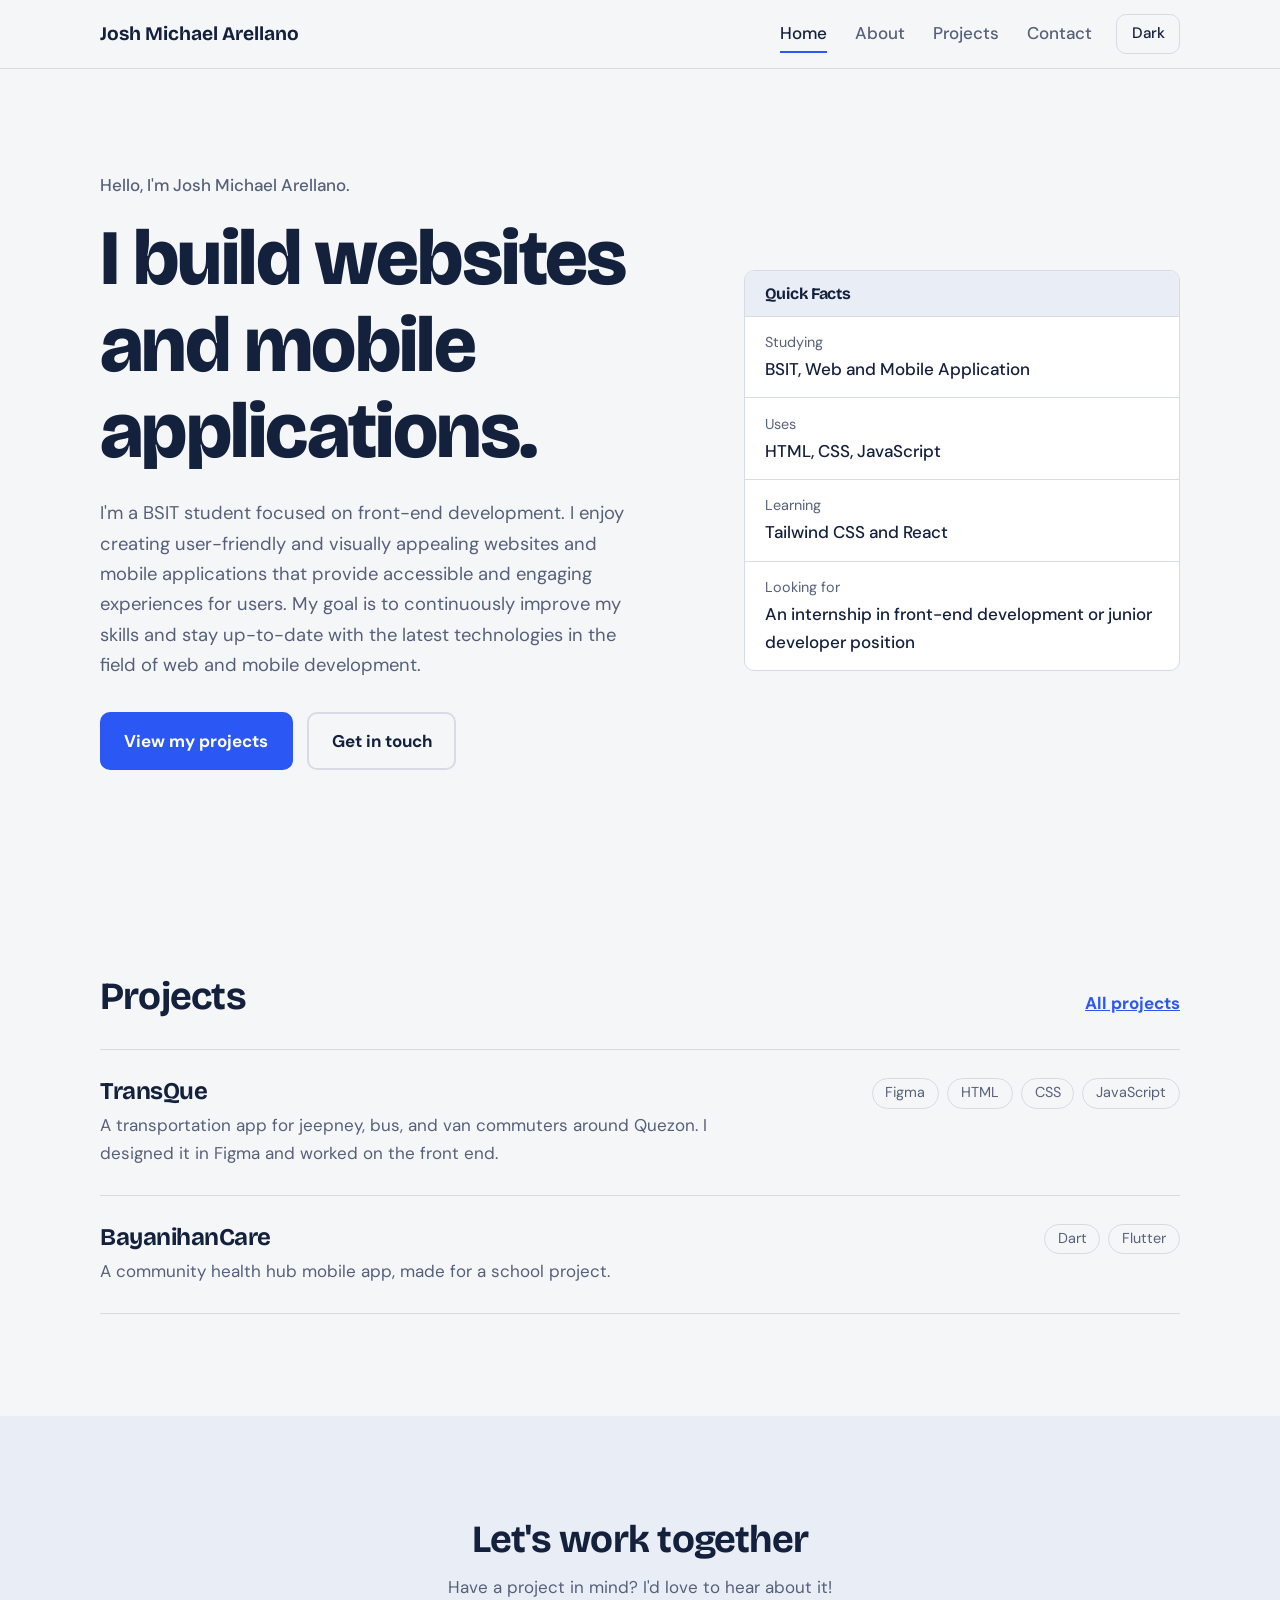
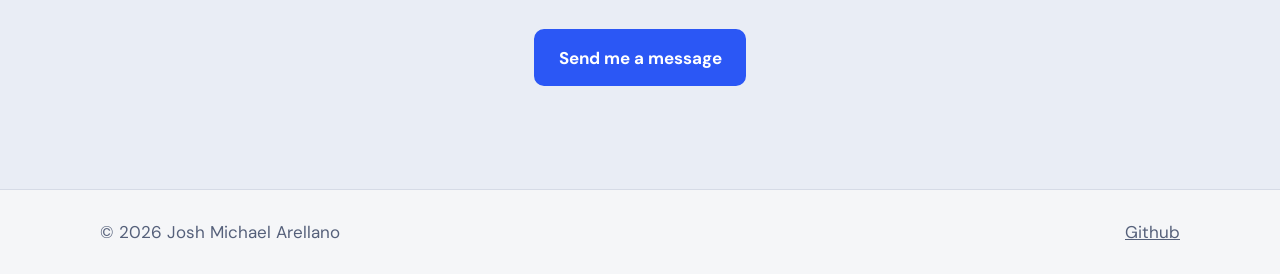
==== index.html @ 4d6c15c2 "Basically i just do the main/index part. I add CSS and JavaScript" ====
<!DOCTYPE html>
<html lang="en">
<head>
    <meta charset="UTF-8">
    <meta name="viewport" content="width=device-width, initial-scale=1.0">
    <title>Josh Michael M. Arellano |  Frontend Developer</title>
    <meta name="description" content="Portfolio of Josh Michael M. Arellano, a BSIT student building websites and mobile applications.">

    <link rel="preconnect" href="https://fonts.googleapis.com">
    <link rel="preconnect" href="https://fonts.gstatic.com" crossorigin>
    <link href="https://fonts.googleapis.com/css2?family=Bricolage+Grotesque:wght@600;700;800&family=DM+Sans:wght@400;500;700&display=swap" rel="stylesheet">
    <link rel="stylesheet" href="css/styles.css">
    <script src="js/script.js" defer></script>

</head>

<body>
    <a class="skip-link" href="#main">Skip to main content</a>

    <!-- Site Header and Navigation -->
    <header class="site-header">
        <div class="container header-inner">
            <a class="brand" href="index.html">Josh Michael Arellano</a>

            <button class="nav-toggle" type="button" aria-expanded="false" aria-controls="site-nav">Menu</button>

            <nav id="site-nav" class="site-nav" aria-label="Main">
                <a href="index.html">Home</a>
                <a href="about.html">About</a>
                <a href="projects.html">Projects</a>
                <a href="contact.html">Contact</a>
            </nav>

            <button class="theme-toggle" type="button" aria-label="Switch to dark theme">Dark</button>
        </div>
    </header>

    <main id="main">

        <!-- Hero Section -->
        <section class="hero">
            <div class="container hero-grid">
                <div class="hero-text">
                    <p class="hero-hello">Hello, I'm Josh Michael Arellano.</p>
                    <h1>I build websites and mobile applications.</h1>
                    <p class="hero-lead">
                        I'm a BSIT student focused on front-end development. I enjoy creating user-friendly and visually
                        appealing websites and mobile applications that provide accessible and engaging experiences for users.
                        My goal is to continuously improve my skills and stay up-to-date with the latest technologies in the field of web and mobile development.
                    </p>

                    <div class="hero-actions">
                        <a class="btn btn-primary" href="projects.html">View my projects</a>
                        <a class="btn btn-ghost" href="contact.html">Get in touch</a>
                    </div>
                </div>

                <aside class="facts" aria-label="Quick facts">
                    <h2 class="facts-title">Quick Facts</h2>
                    <dl>
                        <div>
                            <dt>Studying</dt>
                            <dd>BSIT, Web and Mobile Application</dd>
                        </div>

                        <div>
                            <dt>Uses</dt>
                            <dd>HTML, CSS, JavaScript</dd>
                        </div>

                        <div>
                            <dt>Learning</dt>
                            <dd>Tailwind CSS and React</dd>
                        </div>

                        <div>
                            <dt>Looking for</dt>
                            <dd>An internship in front-end development or junior developer position</dd>
                        </div>
                    </dl>
                </aside>
            </div>
        </section>

        <!-- Featured Projects Section -->
        <section class="section" aria-labelledby="projects-heading">
            <div class="container">
                <div class="section-head">
                    <h2 id="projects-heading">Projects</h2>
                    <a class="text-link" href="projects.html">All projects</a>
                </div>

                <ul class="project-list">
                    <li class="project-row">
                        <div class="project-main">
                            <h3>TransQue</h3>
                            <p>A transportation app for jeepney, bus, and van commuters around Quezon. I designed it in Figma and worked on the front end.</p>
                        </div>
                        <ul class="tags" aria-label="Tools used">
                            <li>Figma</li>
                            <li>HTML</li>
                            <li>CSS</li>
                            <li>JavaScript</li>
                        </ul>
                    </li>

                    <li class="project-row">
                        <div class="project-main">
                            <h3>BayanihanCare</h3>
                            <p>A community health hub mobile app, made for a school project.</p>
                        </div>
                        <ul class="tags" aria-label="Tools used">
                            <li>Dart</li>
                            <li>Flutter</li>
                        </ul>
                    </li>
                </ul>
            </div>
        </section>

        <!-- Closing call to action -->
        <section class="section section-tint">
            <div class="container cta">
                <h2>Let's work together</h2>
                <p>Have a project in mind? I'd love to hear about it!</p>
                <a class="btn btn-primary" href="contact.html">Send me a message</a>
            </div>
        </section>

    </main>

    <footer class="site-footer">
        <div class="container footer-inner">
            <p>&copy; <span id="year">2026</span> Josh Michael Arellano</p>
            <p><a href="https://github.com/Dymon-dev">Github</a></p>
        </div>
    </footer>
</body>
</html>
---- css/styles.css ----
/* ==========================================================
   Josh Arellano | Portfolio
   1. Tokens   2. Base   3. Layout   4. Components   5. Sections
   ========================================================== */

/* 1. Tokens ------------------------------------------------ */
:root {
    --bg: #f5f6f8;
    --surface: #ffffff;
    --tint: #e9edf5;
    --ink: #14213d;
    --muted: #55607a;
    --line: #d6dbe6;
    --accent: #2b57f5;
    --accent-ink: #ffffff;

    --font-display: "Bricolage Grotesque", "Segoe UI", system-ui, sans-serif;
    --font-body: "DM Sans", "Segoe UI", system-ui, sans-serif;

    --radius: 10px;
    --space: clamp(3.5rem, 8vw, 6.5rem);
}

:root[data-theme="dark"] {
    --bg: #0f1626;
    --surface: #17203a;
    --tint: #141c33;
    --ink: #eef1f8;
    --muted: #a3adc6;
    --line: #2a3556;
    --accent: #7c9bff;
    --accent-ink: #0f1626;
}

/* 2. Base -------------------------------------------------- */
*,
*::before,
*::after { box-sizing: border-box; }

html { scroll-behavior: smooth; }

body {
    margin: 0;
    background: var(--bg);
    color: var(--ink);
    font-family: var(--font-body);
    font-size: 1.0625rem;
    line-height: 1.65;
}

h1, h2, h3 {
    font-family: var(--font-display);
    line-height: 1.1;
    margin: 0;
    letter-spacing: -0.02em;
}

p { margin: 0; }
ul { list-style: none; margin: 0; padding: 0; }
a { color: inherit; }

:focus-visible {
    outline: 3px solid var(--accent);
    outline-offset: 3px;
}

.skip-link {
    position: absolute;
    left: 1rem;
    top: -4rem;
    background: var(--accent);
    color: var(--accent-ink);
    padding: 0.6rem 1rem;
    border-radius: var(--radius);
    z-index: 100;
}
.skip-link:focus { top: 1rem; }

/* 3. Layout ------------------------------------------------ */
.container {
    width: min(100% - 2.5rem, 1080px);
    margin-inline: auto;
}

.section { padding-block: var(--space); }
.section-tint { background: var(--tint); }

.section-head {
    display: flex;
    align-items: baseline;
    justify-content: space-between;
    gap: 1rem;
    margin-bottom: 2rem;
}
.section-head h2 { font-size: clamp(1.75rem, 4vw, 2.4rem); }

/* 4. Components -------------------------------------------- */

/* Header */
.site-header {
    position: sticky;
    top: 0;
    z-index: 50;
    background: var(--bg);
    border-bottom: 1px solid var(--line);
}

.header-inner {
    display: flex;
    align-items: center;
    gap: 1.5rem;
    min-height: 4.25rem;
}

.brand {
    font-family: var(--font-display);
    font-weight: 700;
    font-size: 1.2rem;
    text-decoration: none;
    margin-right: auto;
}

.site-nav { display: flex; gap: 1.75rem; }

.site-nav a {
    text-decoration: none;
    color: var(--muted);
    font-weight: 500;
    padding-block: 0.25rem;
    border-bottom: 2px solid transparent;
}
.site-nav a:hover { color: var(--ink); }
.site-nav a[aria-current="page"] {
    color: var(--ink);
    border-bottom-color: var(--accent);
}

.nav-toggle,
.theme-toggle {
    font: inherit;
    font-size: 0.95rem;
    font-weight: 500;
    color: var(--ink);
    background: transparent;
    border: 1px solid var(--line);
    border-radius: var(--radius);
    padding: 0.4rem 0.9rem;
    cursor: pointer;
}
.nav-toggle:hover,
.theme-toggle:hover { border-color: var(--ink); }
.nav-toggle { display: none; }

/* Buttons */
.btn {
    display: inline-block;
    font-weight: 700;
    text-decoration: none;
    padding: 0.8rem 1.4rem;
    border-radius: var(--radius);
    border: 2px solid var(--accent);
}
.btn-primary { background: var(--accent); color: var(--accent-ink); }
.btn-primary:hover { filter: brightness(1.1); }
.btn-ghost { color: var(--ink); border-color: var(--line); }
.btn-ghost:hover { border-color: var(--ink); }

.text-link { font-weight: 700; color: var(--accent); }

/* Tags */
.tags { display: flex; flex-wrap: wrap; gap: 0.5rem; }
.tags li {
    font-size: 0.9rem;
    color: var(--muted);
    border: 1px solid var(--line);
    border-radius: 999px;
    padding: 0.15rem 0.8rem;
}

/* 5. Sections ---------------------------------------------- */

/* Hero */
.hero { padding-block: var(--space); }

.hero-grid {
    display: grid;
    grid-template-columns: 1.3fr 1fr;
    gap: clamp(2rem, 6vw, 5rem);
    align-items: center;
}

.hero-hello { color: var(--muted); font-weight: 500; margin-bottom: 1rem; }

.hero h1 {
    font-size: clamp(2.6rem, 7vw, 4.9rem);
    font-weight: 800;
    margin-bottom: 1.5rem;
}

.hero-lead { max-width: 34rem; color: var(--muted); font-size: 1.15rem; }

.hero-actions { display: flex; flex-wrap: wrap; gap: 0.9rem; margin-top: 2rem; }

/* Quick facts panel */
.facts {
    background: var(--surface);
    border: 1px solid var(--line);
    border-radius: var(--radius);
    overflow: hidden;
}

.facts-title {
    font-size: 1rem;
    padding: 0.85rem 1.25rem;
    border-bottom: 1px solid var(--line);
    background: var(--tint);
}

.facts dl { margin: 0; }
.facts dl > div { padding: 0.9rem 1.25rem; border-bottom: 1px solid var(--line); }
.facts dl > div:last-child { border-bottom: 0; }
.facts dt { font-size: 0.9rem; color: var(--muted); }
.facts dd { margin: 0; font-weight: 500; }

/* Project list */
.project-list { border-top: 1px solid var(--line); }

.project-row {
    display: grid;
    grid-template-columns: 1fr auto;
    gap: 1.5rem;
    align-items: start;
    padding-block: 1.75rem;
    border-bottom: 1px solid var(--line);
}
.project-main h3 { font-size: 1.5rem; margin-bottom: 0.4rem; }
.project-main p { color: var(--muted); max-width: 38rem; }

/* Call to action */
.cta { text-align: center; }
.cta h2 { font-size: clamp(1.75rem, 4vw, 2.4rem); margin-bottom: 0.75rem; }
.cta p { color: var(--muted); margin-bottom: 1.75rem; }

/* Footer */
.site-footer { border-top: 1px solid var(--line); padding-block: 1.75rem; color: var(--muted); }
.footer-inner { display: flex; flex-wrap: wrap; justify-content: space-between; gap: 0.75rem; }

/* Responsive ----------------------------------------------- */
@media (max-width: 760px) {
    .nav-toggle { display: inline-block; }

    .site-nav {
        display: none;
        position: absolute;
        top: 100%;
        left: 0;
        right: 0;
        flex-direction: column;
        gap: 0;
        background: var(--bg);
        border-bottom: 1px solid var(--line);
        padding: 0.5rem 1.25rem 1rem;
    }
    .site-nav.is-open { display: flex; }
    .site-nav a { padding-block: 0.75rem; border-bottom: 0; }

    .hero-grid { grid-template-columns: 1fr; }
    .project-row { grid-template-columns: 1fr; gap: 1rem; }
}

@media (prefers-reduced-motion: reduce) {
    html { scroll-behavior: auto; }
}
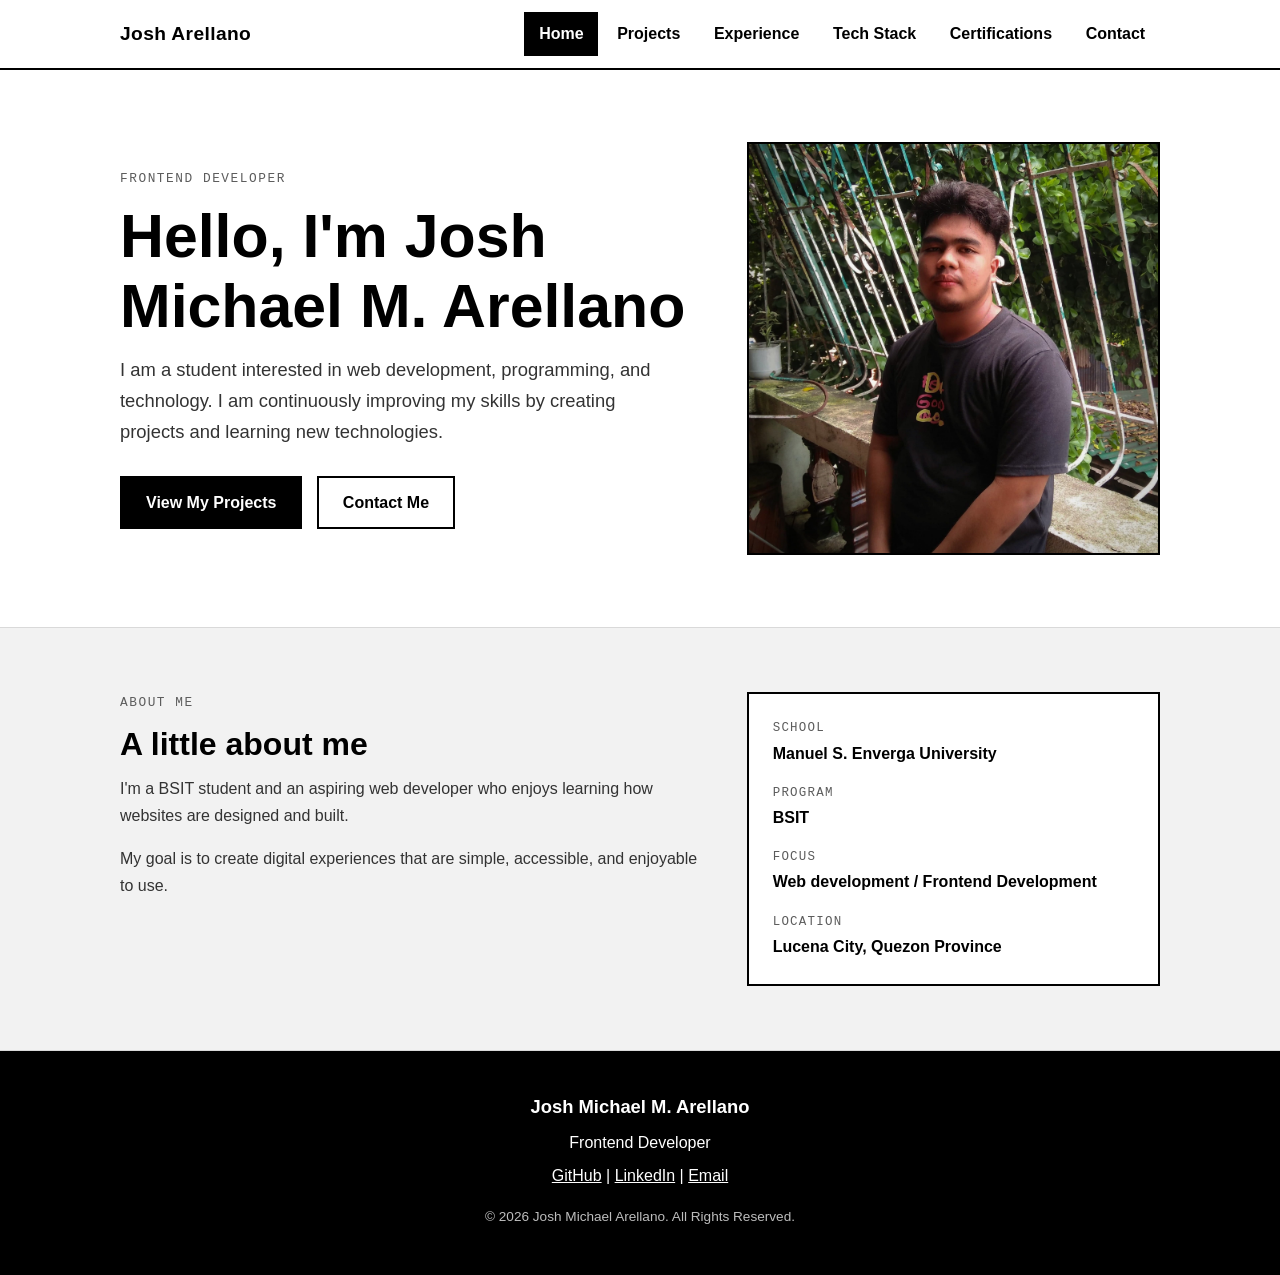
==== commit fdf9a2d5: "rebuild portfolio with six pages and certifications" ====
--- a/index.html
+++ b/index.html
@@ -3,35 +3,29 @@
 <head>
     <meta charset="UTF-8">
     <meta name="viewport" content="width=device-width, initial-scale=1.0">
-    <title>Josh Michael M. Arellano |  Frontend Developer</title>
-    <meta name="description" content="Portfolio of Josh Michael M. Arellano, a BSIT student building websites and mobile applications.">
+    <title>Josh Michael Arellano | Student Developer</title>
+    <meta name="description" content="Personal portfolio of Josh Michael Arellano, a student developer.">
+    <link rel="stylesheet" href="styles.css">
+    <script src="script.js" defer></script>
+</head>
+<body>
+    <a class="skip-link" href="#main">Skip to content</a>
 
-    <link rel="preconnect" href="https://fonts.googleapis.com">
-    <link rel="preconnect" href="https://fonts.gstatic.com" crossorigin>
-    <link href="https://fonts.googleapis.com/css2?family=Bricolage+Grotesque:wght@600;700;800&family=DM+Sans:wght@400;500;700&display=swap" rel="stylesheet">
-    <link rel="stylesheet" href="css/styles.css">
-    <script src="js/script.js" defer></script>
-
-</head>
-
-<body>
-    <a class="skip-link" href="#main">Skip to main content</a>
-
-    <!-- Site Header and Navigation -->
+    <!-- Header and Navigation -->
     <header class="site-header">
         <div class="container header-inner">
-            <a class="brand" href="index.html">Josh Michael Arellano</a>
+            <a class="brand" href="index.html">Josh Arellano</a>
 
-            <button class="nav-toggle" type="button" aria-expanded="false" aria-controls="site-nav">Menu</button>
+            <button class="nav-toggle" id="nav-toggle" type="button" aria-expanded="false" aria-controls="site-nav">Menu</button>
 
-            <nav id="site-nav" class="site-nav" aria-label="Main">
+            <nav class="site-nav" id="site-nav" aria-label="Main navigation">
                 <a href="index.html">Home</a>
-                <a href="about.html">About</a>
                 <a href="projects.html">Projects</a>
+                <a href="experience.html">Experience</a>
+                <a href="techstack.html">Tech Stack</a>
+                <a href="certifications.html">Certifications</a>
                 <a href="contact.html">Contact</a>
             </nav>
-
-            <button class="theme-toggle" type="button" aria-label="Switch to dark theme">Dark</button>
         </div>
     </header>
 
@@ -41,99 +35,72 @@
         <section class="hero">
             <div class="container hero-grid">
                 <div class="hero-text">
-                    <p class="hero-hello">Hello, I'm Josh Michael Arellano.</p>
-                    <h1>I build websites and mobile applications.</h1>
-                    <p class="hero-lead">
-                        I'm a BSIT student focused on front-end development. I enjoy creating user-friendly and visually
-                        appealing websites and mobile applications that provide accessible and engaging experiences for users.
-                        My goal is to continuously improve my skills and stay up-to-date with the latest technologies in the field of web and mobile development.
+
+                    <p class="eyebrow">Frontend Developer</p>
+
+                    <h1>Hello, I'm Josh Michael M. Arellano</h1>
+                    <p class="lead">
+                        I am a student interested in web development, programming, and
+                        technology. I am continuously improving my skills by creating
+                        projects and learning new technologies.
                     </p>
-
-                    <div class="hero-actions">
-                        <a class="btn btn-primary" href="projects.html">View my projects</a>
-                        <a class="btn btn-ghost" href="contact.html">Get in touch</a>
+                    <div class="button-row">
+                        <a class="btn btn-dark" href="projects.html">View My Projects</a>
+                        <a class="btn btn-light" href="contact.html">Contact Me</a>
                     </div>
                 </div>
 
-                <aside class="facts" aria-label="Quick facts">
-                    <h2 class="facts-title">Quick Facts</h2>
-                    <dl>
-                        <div>
-                            <dt>Studying</dt>
-                            <dd>BSIT, Web and Mobile Application</dd>
-                        </div>
-
-                        <div>
-                            <dt>Uses</dt>
-                            <dd>HTML, CSS, JavaScript</dd>
-                        </div>
-
-                        <div>
-                            <dt>Learning</dt>
-                            <dd>Tailwind CSS and React</dd>
-                        </div>
-
-                        <div>
-                            <dt>Looking for</dt>
-                            <dd>An internship in front-end development or junior developer position</dd>
-                        </div>
-                    </dl>
-                </aside>
+                <div class="image-box square">
+                    <img src="assests/images/profile.jpg" alt="Photo of Josh Michael Arellano">
+                </div>
             </div>
         </section>
 
-        <!-- Featured Projects Section -->
-        <section class="section" aria-labelledby="projects-heading">
-            <div class="container">
-                <div class="section-head">
-                    <h2 id="projects-heading">Projects</h2>
-                    <a class="text-link" href="projects.html">All projects</a>
+        <!-- About Me -->
+        <section class="section section-alt" aria-labelledby="about-heading">
+            <div class="container about-grid">
+                <div>
+                    <p class="eyebrow">About me</p>
+                    <h2 id="about-heading">A little about me</h2>
+                    <p>
+                        I'm a BSIT student and an aspiring web developer who enjoys learning
+                        how websites are designed and built.
+                    </p>
+                    <p>
+                        My goal is to create digital experiences that are simple,
+                        accessible, and enjoyable to use.
+                    </p>
                 </div>
 
-                <ul class="project-list">
-                    <li class="project-row">
-                        <div class="project-main">
-                            <h3>TransQue</h3>
-                            <p>A transportation app for jeepney, bus, and van commuters around Quezon. I designed it in Figma and worked on the front end.</p>
-                        </div>
-                        <ul class="tags" aria-label="Tools used">
-                            <li>Figma</li>
-                            <li>HTML</li>
-                            <li>CSS</li>
-                            <li>JavaScript</li>
-                        </ul>
-                    </li>
-
-                    <li class="project-row">
-                        <div class="project-main">
-                            <h3>BayanihanCare</h3>
-                            <p>A community health hub mobile app, made for a school project.</p>
-                        </div>
-                        <ul class="tags" aria-label="Tools used">
-                            <li>Dart</li>
-                            <li>Flutter</li>
-                        </ul>
-                    </li>
-                </ul>
-            </div>
-        </section>
-
-        <!-- Closing call to action -->
-        <section class="section section-tint">
-            <div class="container cta">
-                <h2>Let's work together</h2>
-                <p>Have a project in mind? I'd love to hear about it!</p>
-                <a class="btn btn-primary" href="contact.html">Send me a message</a>
+                <div class="card facts">
+                    <dl>
+                        <dt>School</dt>
+                        <dd>Manuel S. Enverga University</dd>
+                        <dt>Program</dt>
+                        <dd>BSIT</dd>
+                        <dt>Focus</dt>
+                        <dd>Web development / Frontend Development</dd>
+                        <dt>Location</dt>
+                        <dd>Lucena City, Quezon Province</dd>
+                    </dl>
+                </div>
             </div>
         </section>
 
     </main>
 
+    <!-- Footer -->
     <footer class="site-footer">
-        <div class="container footer-inner">
-            <p>&copy; <span id="year">2026</span> Josh Michael Arellano</p>
-            <p><a href="https://github.com/Dymon-dev">Github</a></p>
+        <div class="container">
+            <p class="footer-name">Josh Michael M. Arellano</p>
+            <p>Frontend Developer</p>
+            <p class="footer-links">
+                <a href="https://github.com/Dymon-dev">GitHub</a> |
+                <a href="#">LinkedIn</a> |
+                <a href="contact.html">Email</a>
+            </p>
+            <p class="footer-copy">&copy; 2026 Josh Michael Arellano. All Rights Reserved.</p>
         </div>
     </footer>
 </body>
-</html>+</html>
--- a/styles.css
+++ b/styles.css
@@ -0,0 +1,661 @@
+/* ==========================================================
+   styles.css - used by every page
+   Sections:
+   1. Variables   2. Base   3. Layout   4. Navigation
+   5. Buttons     6. Hero   7. Cards    8. Projects
+   9. Timeline   10. Tech Stack   11. Certifications
+   12. Contact   13. Footer   14. Responsive Design
+   ========================================================== */
+
+
+/* ---------- 1. Variables (change colors and fonts here) ---------- */
+:root {
+    --black: #000000;
+    --white: #ffffff;
+    --dark-gray: #333333;
+    --gray: #5c5c5c;
+    --light-gray: #f2f2f2;
+    --line: #d9d9d9;
+
+    --font-body: "Segoe UI", Arial, Helvetica, sans-serif;
+    --font-mono: Consolas, "Courier New", monospace;
+}
+
+
+/* ---------- 2. Base ---------- */
+* {
+    box-sizing: border-box;
+}
+
+html {
+    scroll-behavior: smooth;
+}
+
+body {
+    margin: 0;
+    font-family: var(--font-body);
+    font-size: 1rem;
+    line-height: 1.7;
+    color: var(--dark-gray);
+    background: var(--white);
+}
+
+h1, h2, h3 {
+    margin: 0 0 0.75rem;
+    color: var(--black);
+    line-height: 1.15;
+}
+
+h1 { font-size: clamp(2.2rem, 6vw, 3.8rem); }
+h2 { font-size: clamp(1.5rem, 3.5vw, 2rem); }
+h3 { font-size: 1.15rem; }
+
+p { margin: 0 0 1rem; }
+
+ul {
+    margin: 0;
+    padding: 0;
+    list-style: none;
+}
+
+img {
+    max-width: 100%;
+    display: block;
+}
+
+a {
+    color: var(--black);
+}
+
+/* Visible outline when using the keyboard */
+a:focus-visible,
+button:focus-visible,
+input:focus-visible,
+textarea:focus-visible {
+    outline: 3px solid var(--black);
+    outline-offset: 3px;
+}
+
+/* Skip link: hidden until focused with the keyboard */
+.skip-link {
+    position: absolute;
+    left: 1rem;
+    top: -4rem;
+    padding: 0.6rem 1rem;
+    background: var(--black);
+    color: var(--white);
+    z-index: 100;
+}
+
+.skip-link:focus {
+    top: 1rem;
+}
+
+
+/* ---------- 3. Layout ---------- */
+.container {
+    width: min(100% - 2.5rem, 1040px);
+    margin-inline: auto;
+}
+
+.section {
+    padding: 4rem 0;
+}
+
+.section-alt {
+    background: var(--light-gray);
+    border-top: 1px solid var(--line);
+    border-bottom: 1px solid var(--line);
+}
+
+/* Small uppercase label above headings */
+.eyebrow {
+    margin-bottom: 0.75rem;
+    font-family: var(--font-mono);
+    font-size: 0.8rem;
+    letter-spacing: 0.12em;
+    text-transform: uppercase;
+    color: var(--gray);
+}
+
+.lead {
+    max-width: 34rem;
+    font-size: 1.15rem;
+}
+
+.note {
+    color: var(--gray);
+}
+
+/* Heading area at the top of every page except Home */
+.page-head {
+    padding: 4rem 0 2.5rem;
+    border-bottom: 2px solid var(--black);
+}
+
+.page-head p:last-child {
+    max-width: 38rem;
+    margin-bottom: 0;
+    color: var(--gray);
+}
+
+
+/* ---------- 4. Navigation ---------- */
+.site-header {
+    position: sticky;
+    top: 0;
+    z-index: 50;
+    background: var(--white);
+    border-bottom: 2px solid var(--black);
+}
+
+.header-inner {
+    display: flex;
+    align-items: center;
+    justify-content: space-between;
+    gap: 1rem;
+    min-height: 4.25rem;
+}
+
+.brand {
+    font-size: 1.2rem;
+    font-weight: 800;
+    letter-spacing: 0.02em;
+    text-decoration: none;
+}
+
+.site-nav {
+    display: flex;
+    gap: 0.25rem;
+}
+
+.site-nav a {
+    padding: 0.4rem 0.8rem;
+    font-weight: 600;
+    text-decoration: none;
+    border: 2px solid transparent;
+    transition: border-color 0.2s, background 0.2s, color 0.2s;
+}
+
+.site-nav a:hover {
+    border-color: var(--black);
+}
+
+/* The "active" class is added by script.js */
+.site-nav a.active {
+    background: var(--black);
+    color: var(--white);
+}
+
+/* Hamburger button (hidden on large screens) */
+.nav-toggle {
+    display: none;
+    padding: 0.4rem 0.9rem;
+    font: inherit;
+    font-weight: 700;
+    color: var(--black);
+    background: var(--white);
+    border: 2px solid var(--black);
+    cursor: pointer;
+}
+
+
+/* ---------- 5. Buttons ---------- */
+.button-row {
+    display: flex;
+    flex-wrap: wrap;
+    gap: 0.9rem;
+    margin-top: 1.75rem;
+}
+
+.btn {
+    display: inline-block;
+    padding: 0.7rem 1.5rem;
+    font: inherit;
+    font-weight: 700;
+    text-decoration: none;
+    border: 2px solid var(--black);
+    cursor: pointer;
+    transition: background 0.2s, color 0.2s;
+}
+
+.btn-dark {
+    background: var(--black);
+    color: var(--white);
+}
+
+.btn-dark:hover {
+    background: var(--white);
+    color: var(--black);
+}
+
+.btn-light {
+    background: var(--white);
+    color: var(--black);
+}
+
+.btn-light:hover {
+    background: var(--black);
+    color: var(--white);
+}
+
+
+/* ---------- 6. Hero Section (Home page) ---------- */
+.hero {
+    padding: 4.5rem 0;
+}
+
+.hero-grid {
+    display: grid;
+    grid-template-columns: 1.4fr 1fr;
+    gap: 3rem;
+    align-items: center;
+}
+
+/* Gray box that stands in for an image. Put an <img> inside to replace it. */
+.image-box {
+    display: flex;
+    align-items: center;
+    justify-content: center;
+    padding: 0;
+    overflow: hidden;
+    text-align: center;
+    font-family: var(--font-mono);
+    font-size: 0.85rem;
+    color: var(--gray);
+    background: var(--light-gray);
+    border: 2px solid var(--black);
+}
+
+.image-box img {
+    width: 100%;
+    height: 100%;
+    object-fit: cover;
+}
+
+.image-box.square { aspect-ratio: 1 / 1; }
+.image-box.wide   { aspect-ratio: 16 / 9; margin-bottom: 1.25rem; }
+
+/* About section on the Home page */
+.about-grid {
+    display: grid;
+    grid-template-columns: 1.4fr 1fr;
+    gap: 3rem;
+    align-items: start;
+}
+
+.facts dl,
+.contact-info dl {
+    margin: 0;
+}
+
+.facts dt,
+.contact-info dt {
+    font-family: var(--font-mono);
+    font-size: 0.78rem;
+    letter-spacing: 0.1em;
+    text-transform: uppercase;
+    color: var(--gray);
+}
+
+.facts dd,
+.contact-info dd {
+    margin: 0 0 1rem;
+    font-weight: 600;
+    color: var(--black);
+}
+
+.facts dd:last-child,
+.contact-info dd:last-child {
+    margin-bottom: 0;
+}
+
+
+/* ---------- 7. Cards (shared by several pages) ---------- */
+.card {
+    padding: 1.5rem;
+    background: var(--white);
+    border: 2px solid var(--black);
+    transition: transform 0.2s, box-shadow 0.2s;
+}
+
+.card:hover {
+    transform: translate(-3px, -3px);
+    box-shadow: 6px 6px 0 var(--black);
+}
+
+.card-grid {
+    display: grid;
+    grid-template-columns: repeat(auto-fit, minmax(290px, 1fr));
+    gap: 2rem;
+}
+
+/* Small outlined labels (technologies, skills) */
+.tags {
+    display: flex;
+    flex-wrap: wrap;
+    gap: 0.5rem;
+    margin-bottom: 1rem;
+}
+
+.tags li {
+    padding: 0.1rem 0.7rem;
+    font-family: var(--font-mono);
+    font-size: 0.82rem;
+    color: var(--black);
+    border: 1px solid var(--black);
+}
+
+
+/* ---------- 8. Projects ---------- */
+.project-card {
+    display: flex;
+    flex-direction: column;
+}
+
+.project-card .btn {
+    align-self: flex-start;
+    margin-top: auto;
+}
+
+.project-card .image-box img {
+    object-fit: contain;
+}
+
+/* Small heading used inside cards */
+.mini-title {
+    margin: 0.5rem 0 0.4rem;
+    font-family: var(--font-mono);
+    font-size: 0.78rem;
+    letter-spacing: 0.1em;
+    text-transform: uppercase;
+    color: var(--gray);
+}
+
+.feature-list {
+    margin-bottom: 1rem;
+}
+
+.feature-list li {
+    position: relative;
+    padding-left: 1.1rem;
+}
+
+.feature-list li::before {
+    content: "";
+    position: absolute;
+    left: 0;
+    top: 0.65em;
+    width: 6px;
+    height: 6px;
+    background: var(--black);
+}
+
+
+/* ---------- 9. Timeline (Experience page) ---------- */
+.timeline {
+    margin-left: 0.5rem;
+    padding-left: 2rem;
+    border-left: 2px solid var(--black);
+}
+
+.timeline-item {
+    position: relative;
+    padding-bottom: 2.5rem;
+}
+
+.timeline-item:last-child {
+    padding-bottom: 0;
+}
+
+/* Small black square on the line */
+.timeline-item::before {
+    content: "";
+    position: absolute;
+    left: calc(-2rem - 8px);
+    top: 0.35rem;
+    width: 14px;
+    height: 14px;
+    background: var(--black);
+}
+
+.timeline-date {
+    margin-bottom: 0.25rem;
+    font-family: var(--font-mono);
+    font-weight: 700;
+    color: var(--black);
+}
+
+.timeline-org {
+    color: var(--gray);
+    font-weight: 600;
+}
+
+
+/* ---------- 10. Tech Stack ---------- */
+.tech-grid {
+    display: grid;
+    grid-template-columns: repeat(auto-fit, minmax(210px, 1fr));
+    gap: 1.5rem;
+    margin-top: 1.5rem;
+}
+
+.tech-icon {
+    display: flex;
+    align-items: center;
+    justify-content: center;
+    width: fit-content;
+    height: 3.25rem;
+    margin-bottom: 1rem;
+    padding: 0 0.7rem;
+    font-family: var(--font-mono);
+    font-weight: 700;
+    font-size: 0.95rem;
+    color: var(--white);
+    background: var(--black);
+}
+
+.tech-card p {
+    margin-bottom: 0;
+    color: var(--gray);
+}
+
+
+/* ---------- 11. Certifications ---------- */
+.cert-card {
+    display: flex;
+    flex-direction: column;
+}
+
+.cert-card .btn {
+    align-self: flex-start;
+    margin-top: auto;
+}
+
+.cert-meta {
+    margin-bottom: 0.25rem;
+    font-family: var(--font-mono);
+    font-size: 0.85rem;
+    color: var(--gray);
+}
+
+.empty-note {
+    padding: 2rem;
+    text-align: center;
+    font-weight: 600;
+    border: 2px dashed var(--black);
+}
+
+.cert-card .image-box {
+    aspect-ratio: 11 / 8.5;
+}
+
+.cert-card .image-box img {
+    object-fit: contain;
+}
+
+.cert-grid {
+    grid-template-columns: repeat(2, minmax(0, 1fr));
+}
+
+@media (max-width: 640px) {
+    .cert-grid {
+        grid-template-columns: 1fr;
+    }
+}
+
+
+/* ---------- 12. Contact ---------- */
+.contact-grid {
+    display: grid;
+    grid-template-columns: 1fr 1.4fr;
+    gap: 3rem;
+    align-items: start;
+}
+
+.contact-info:hover {
+    transform: none;
+    box-shadow: none;
+}
+
+.contact-form label {
+    display: block;
+    margin: 1rem 0 0.35rem;
+    font-weight: 700;
+    color: var(--black);
+}
+
+.contact-form input,
+.contact-form textarea {
+    width: 100%;
+    padding: 0.7rem 0.8rem;
+    font: inherit;
+    color: var(--black);
+    background: var(--white);
+    border: 2px solid var(--black);
+}
+
+.contact-form textarea {
+    resize: vertical;
+}
+
+.contact-form .btn {
+    margin-top: 1.5rem;
+}
+
+/* Message shown by script.js after the form is submitted */
+.form-message {
+    display: none;
+    margin: 1.25rem 0 0;
+    padding: 0.9rem 1rem;
+    font-weight: 600;
+    border: 2px solid var(--black);
+}
+
+.form-message.show    { display: block; }
+.form-message.success { background: var(--black); color: var(--white); }
+.form-message.error   { background: var(--light-gray); color: var(--black); }
+
+
+/* ---------- 13. Footer ---------- */
+.site-footer {
+    padding: 2.5rem 0;
+    text-align: center;
+    color: var(--white);
+    background: var(--black);
+}
+
+.site-footer p {
+    margin-bottom: 0.4rem;
+}
+
+.footer-name {
+    font-size: 1.15rem;
+    font-weight: 700;
+}
+
+.site-footer a {
+    color: var(--white);
+}
+
+.site-footer a:focus-visible {
+    outline-color: var(--white);
+}
+
+.footer-copy {
+    margin-top: 1rem;
+    font-size: 0.85rem;
+    color: #bdbdbd;
+}
+
+
+/* ---------- 14. Responsive Design ---------- */
+
+/* Tablets and small laptops */
+@media (max-width: 820px) {
+    .nav-toggle {
+        display: inline-block;
+    }
+
+    /* Links become a dropdown list under the header */
+    .site-nav {
+        display: none;
+        position: absolute;
+        top: 100%;
+        left: 0;
+        right: 0;
+        flex-direction: column;
+        gap: 0;
+        padding: 0.5rem 1.25rem 1rem;
+        background: var(--white);
+        border-bottom: 2px solid var(--black);
+    }
+
+    /* script.js adds the class "open" when the Menu button is clicked */
+    .site-nav.open {
+        display: flex;
+    }
+
+    .site-nav a {
+        padding: 0.75rem 0.8rem;
+    }
+
+    .hero-grid,
+    .about-grid,
+    .contact-grid {
+        grid-template-columns: 1fr;
+        gap: 2rem;
+    }
+
+    /* Keep the profile image from getting too large */
+    .hero .image-box {
+        max-width: 320px;
+    }
+}
+
+/* Phones */
+@media (max-width: 480px) {
+    .section,
+    .page-head {
+        padding-block: 3rem 2rem;
+    }
+
+    .hero {
+        padding: 3rem 0;
+    }
+
+    .button-row .btn {
+        flex: 1 1 100%;
+        text-align: center;
+    }
+
+    .card {
+        padding: 1.15rem;
+    }
+}
+
+/* Respect visitors who prefer less motion */
+@media (prefers-reduced-motion: reduce) {
+    html { scroll-behavior: auto; }
+    .card:hover { transform: none; }
+}
